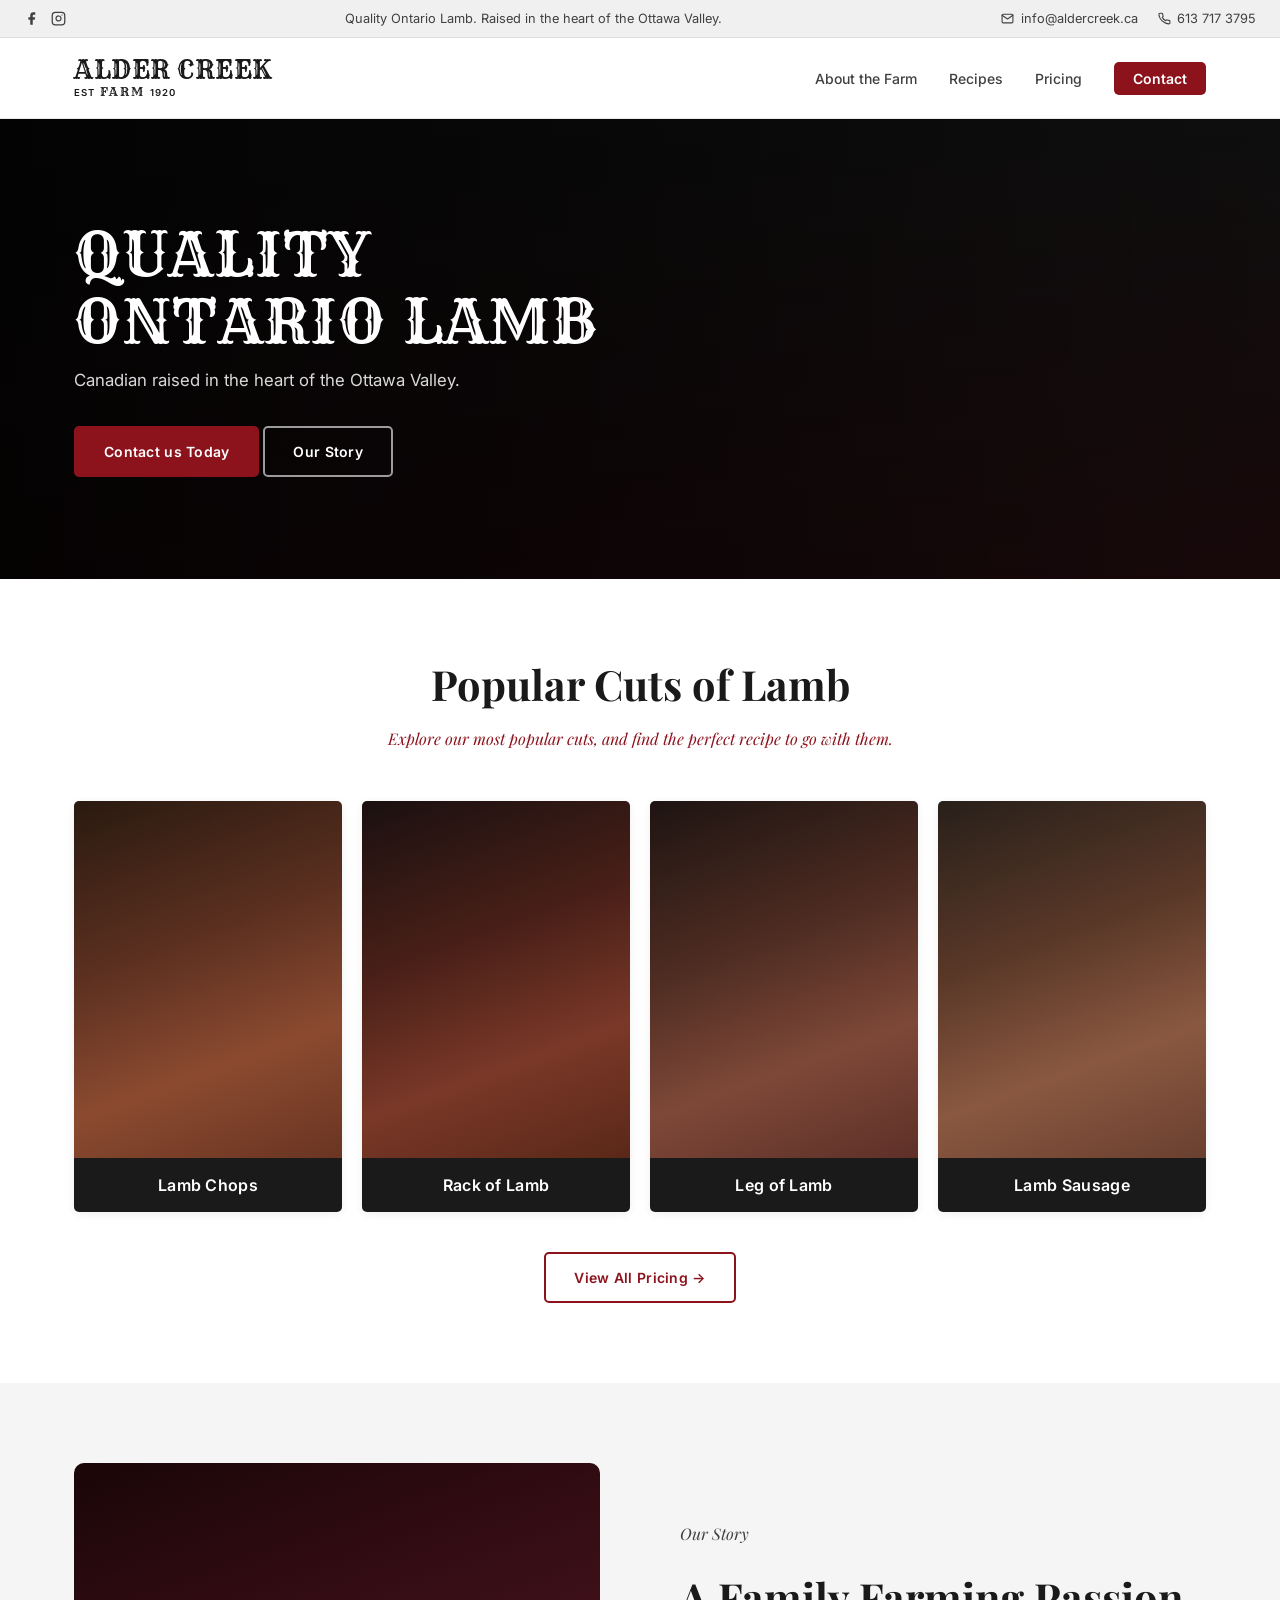
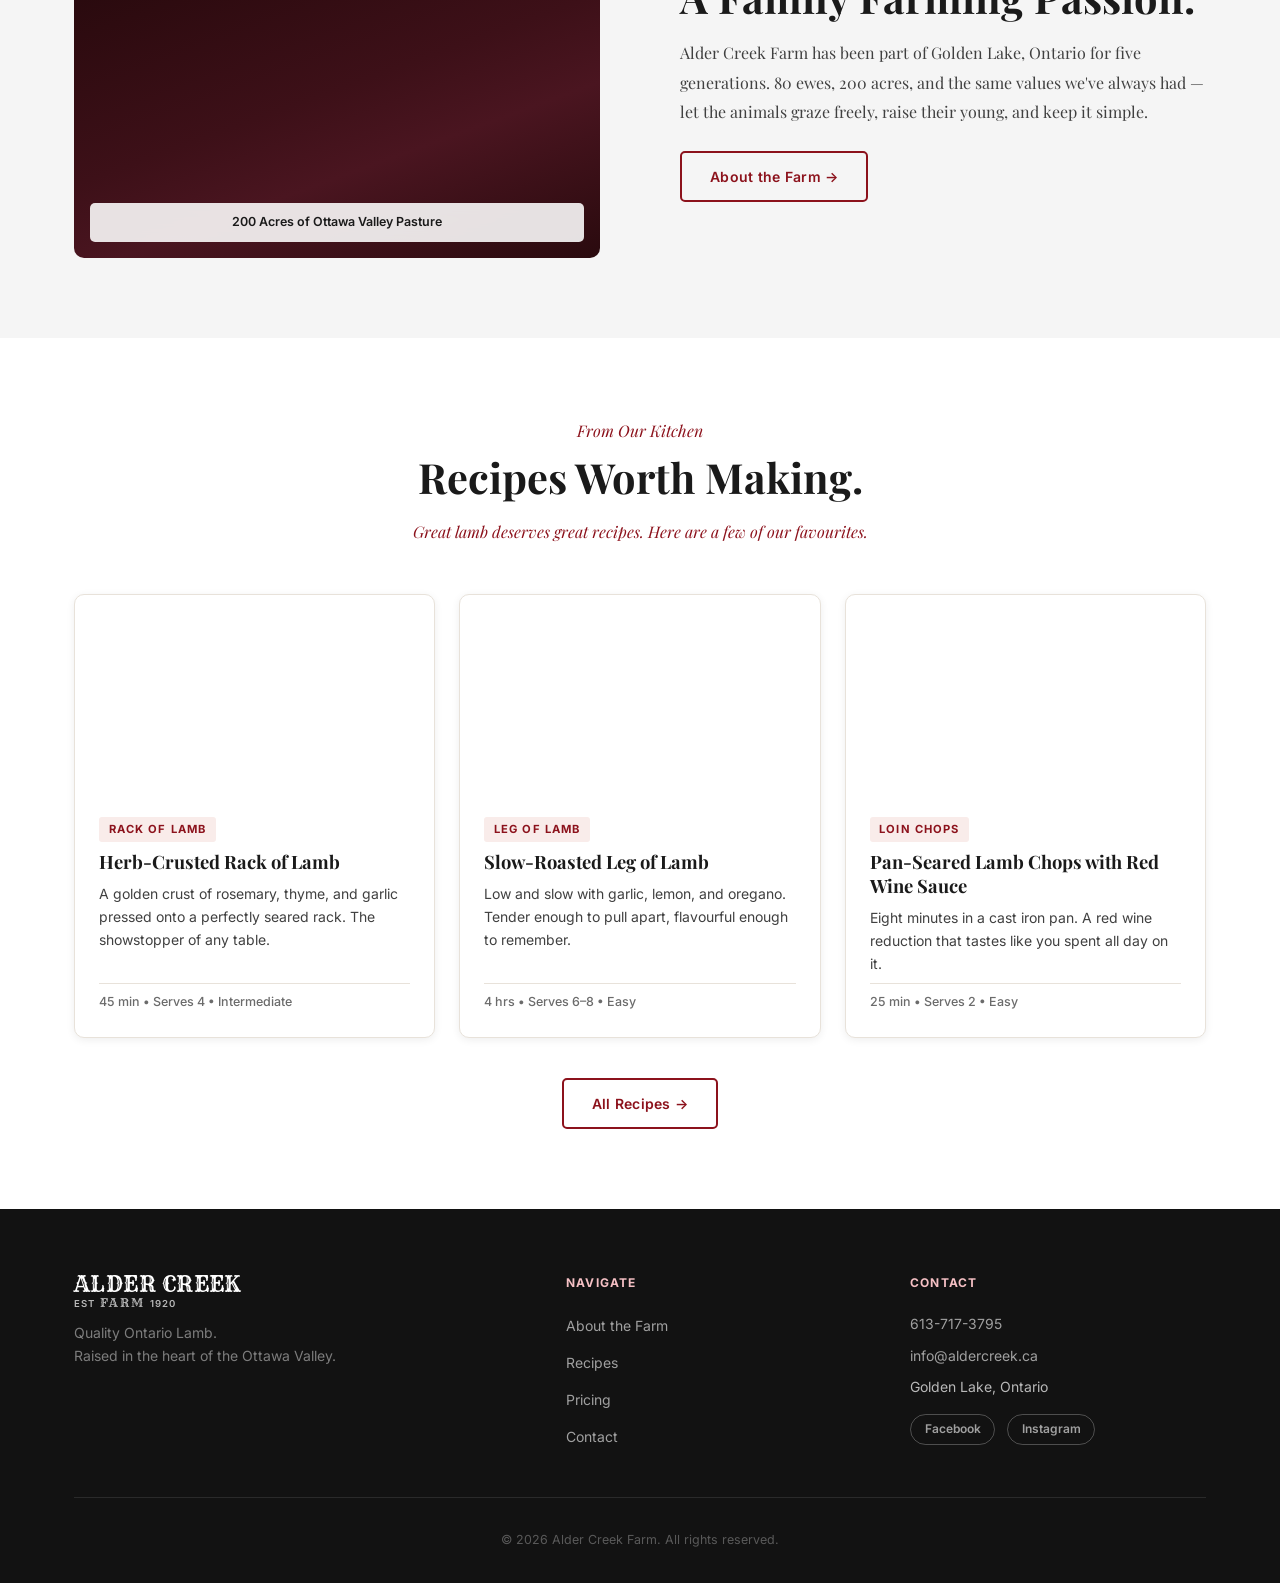
==== index.html @ ccdddbd0 "Initial commit" ====
<!DOCTYPE html>
<html lang="en">
<head>
  <meta charset="UTF-8" />
  <meta name="viewport" content="width=device-width, initial-scale=1.0" />
  <title>Alder Creek Farm — Quality Ontario Lamb, Golden Lake Ontario</title>
  <meta name="description" content="Five generations of family farming in Golden Lake, Ontario. Pasture-raised, grass-fed lamb in the heart of the Ottawa Valley. Order individual cuts or whole lamb." />
  <link rel="preconnect" href="https://fonts.googleapis.com" />
  <link rel="preconnect" href="https://fonts.gstatic.com" crossorigin />
  <link href="https://fonts.googleapis.com/css2?family=Playfair+Display:ital,wght@0,400;0,600;0,700;1,400&family=Inter:wght@300;400;500;600&family=Rye&display=swap" rel="stylesheet" />
  <link rel="stylesheet" href="/style.css" />
</head>
<body>
  <div id="topbar-mount"></div>
  <div id="header-mount"></div>

  <!-- HERO -->
  <section class="hero" id="home">
    <div class="hero-bg"></div>
    <div class="hero-content">
      <h1 class="hero-headline">Quality Ontario Lamb</h1>
      <p class="hero-sub">Canadian raised in the heart of the Ottawa Valley.</p>
      <div class="hero-actions">
        <a href="/contact.html" class="btn btn-primary">Contact us Today</a>
        <a href="/about.html" class="btn btn-ghost">Our Story</a>
      </div>
    </div>
  </section>

  <!-- POPULAR CUTS -->
  <section class="section cuts" id="cuts">
    <div class="container">
      <div class="section-header centered">
        <h2 class="section-heading">Popular Cuts of Lamb</h2>
        <p class="section-intro">Explore our most popular cuts, and find the perfect recipe to go with them.</p>
      </div>
      <div class="cuts-grid">
        <a href="/pricing.html" class="cut-card">
          <div class="cut-image chops-img"></div>
          <div class="cut-label">Lamb Chops</div>
        </a>
        <a href="/pricing.html" class="cut-card">
          <div class="cut-image rack-img"></div>
          <div class="cut-label">Rack of Lamb</div>
        </a>
        <a href="/pricing.html" class="cut-card">
          <div class="cut-image leg-img"></div>
          <div class="cut-label">Leg of Lamb</div>
        </a>
        <a href="/pricing.html" class="cut-card">
          <div class="cut-image sausage-img"></div>
          <div class="cut-label">Lamb Sausage</div>
        </a>
      </div>
      <div class="cuts-footer">
        <a href="/pricing.html" class="btn btn-outline">View All Pricing &rarr;</a>
      </div>
    </div>
  </section>

  <!-- ABOUT TEASER -->
  <section class="section about-teaser">
    <div class="container">
      <div class="teaser-grid">
        <div class="teaser-image">
          <div class="image-placeholder pasture-placeholder">
            <div class="placeholder-label">200 Acres of Ottawa Valley Pasture</div>
          </div>
        </div>
        <div class="teaser-text">
          <p class="section-eyebrow">Our Story</p>
          <h2 class="section-heading">A Family Farming Passion.</h2>
          <p>Alder Creek Farm has been part of Golden Lake, Ontario for five generations. 80 ewes, 200 acres, and the same values we've always had — let the animals graze freely, raise their young, and keep it simple.</p>
          <a href="/about.html" class="btn btn-outline">About the Farm &rarr;</a>
        </div>
      </div>
    </div>
  </section>

  <!-- RECIPES TEASER -->
  <section class="section recipes-teaser">
    <div class="container">
      <div class="section-header centered">
        <p class="section-eyebrow">From Our Kitchen</p>
        <h2 class="section-heading">Recipes Worth Making.</h2>
        <p class="section-intro">Great lamb deserves great recipes. Here are a few of our favourites.</p>
      </div>
      <div class="recipe-cards-grid">
        <a href="/recipes/herb-rack-of-lamb.html" class="recipe-card">
          <div class="recipe-card-image rack-recipe-img"></div>
          <div class="recipe-card-body">
            <span class="recipe-tag">Rack of Lamb</span>
            <h3>Herb-Crusted Rack of Lamb</h3>
            <p>A golden crust of rosemary, thyme, and garlic pressed onto a perfectly seared rack. The showstopper of any table.</p>
            <span class="recipe-meta">45 min &bull; Serves 4 &bull; Intermediate</span>
          </div>
        </a>
        <a href="/recipes/slow-roasted-leg-of-lamb.html" class="recipe-card">
          <div class="recipe-card-image leg-recipe-img"></div>
          <div class="recipe-card-body">
            <span class="recipe-tag">Leg of Lamb</span>
            <h3>Slow-Roasted Leg of Lamb</h3>
            <p>Low and slow with garlic, lemon, and oregano. Tender enough to pull apart, flavourful enough to remember.</p>
            <span class="recipe-meta">4 hrs &bull; Serves 6&ndash;8 &bull; Easy</span>
          </div>
        </a>
        <a href="/recipes/lamb-chop-pan-sauce.html" class="recipe-card">
          <div class="recipe-card-image chop-recipe-img"></div>
          <div class="recipe-card-body">
            <span class="recipe-tag">Loin Chops</span>
            <h3>Pan-Seared Lamb Chops with Red Wine Sauce</h3>
            <p>Eight minutes in a cast iron pan. A red wine reduction that tastes like you spent all day on it.</p>
            <span class="recipe-meta">25 min &bull; Serves 2 &bull; Easy</span>
          </div>
        </a>
      </div>
      <div class="cuts-footer">
        <a href="/recipes.html" class="btn btn-outline">All Recipes &rarr;</a>
      </div>
    </div>
  </section>

  <div id="footer-mount"></div>
  <script src="/components.js"></script>
  <script src="/main.js"></script>
</body>
</html>
---- style.css ----
/* ============================================
   ALDER CREEK FARM — Stylesheet
   ============================================ */

/* --- Reset & Base --- */
*, *::before, *::after { box-sizing: border-box; margin: 0; padding: 0; }

:root {
  --brand:        #8C121C;
  --brand-dark:   #6a0d15;
  --brand-pale:   #f9ecea;

  --cream:        #f5f5f5;
  --cream-dark:   #e8e2da;
  --topbar-bg:    #f0f0f0;
  --footer-bg:    #121212;
  --text:         #1a1a1a;
  --text-mid:     #404040;
  --text-light:   #6b6b6b;
  --white:        #ffffff;

  --font-serif:  'Playfair Display', Georgia, serif;
  --font-logo:   'Rye', Georgia, serif;
  --font-sans:   'Inter', system-ui, -apple-system, sans-serif;

  --max-width: 1180px;
  --section-pad: 5rem 1.5rem;
  --radius: 10px;
  --radius-sm: 5px;

  --shadow-sm: 0 2px 8px rgba(0,0,0,0.07);
  --shadow-md: 0 8px 30px rgba(0,0,0,0.12);
  --shadow-lg: 0 20px 60px rgba(0,0,0,0.18);
}

html { scroll-behavior: smooth; font-size: 16px; }

body {
  font-family: var(--font-sans);
  color: var(--text);
  background: var(--white);
  line-height: 1.65;
  -webkit-font-smoothing: antialiased;
}

a { color: inherit; text-decoration: none; }
img { display: block; max-width: 100%; }
ul { list-style: none; }

.container {
  max-width: var(--max-width);
  margin: 0 auto;
  padding: 0 1.5rem;
}

/* --- Buttons --- */
.btn {
  display: inline-flex;
  align-items: center;
  gap: 0.5rem;
  padding: 0.75rem 1.75rem;
  border-radius: var(--radius-sm);
  font-family: var(--font-sans);
  font-size: 0.875rem;
  font-weight: 600;
  letter-spacing: 0.02em;
  cursor: pointer;
  border: 2px solid transparent;
  transition: all 0.2s ease;
  white-space: nowrap;
}
.btn-primary {
  background: var(--brand);
  color: var(--white);
  border-color: var(--brand);
}
.btn-primary:hover {
  background: var(--brand-dark);
  border-color: var(--brand-dark);
  transform: translateY(-1px);
  box-shadow: 0 4px 16px rgba(140,18,28,0.3);
}
.btn-ghost {
  background: transparent;
  color: var(--white);
  border-color: rgba(255,255,255,0.6);
}
.btn-ghost:hover {
  background: rgba(255,255,255,0.12);
  border-color: var(--white);
}
.btn-outline {
  background: transparent;
  color: var(--brand);
  border-color: var(--brand);
}
.btn-outline:hover {
  background: var(--brand);
  color: var(--white);
}
.btn.full-width { width: 100%; justify-content: center; }

/* --- Section shared --- */
.section { padding: var(--section-pad); }

.section-eyebrow {
  font-family: var(--font-serif);
  font-size: 1rem;
  font-weight: 400;
  font-style: italic;
  color: var(--brand);
  margin-bottom: 0.5rem;
}
.section-heading {
  font-family: var(--font-serif);
  font-size: clamp(1.8rem, 4vw, 2.6rem);
  font-weight: 700;
  line-height: 1.2;
  color: var(--text);
  margin-bottom: 1rem;
}
.section-intro {
  font-family: var(--font-serif);
  font-size: 1rem;
  font-style: italic;
  color: var(--brand);
  max-width: 640px;
  line-height: 1.75;
}
.section-header.centered {
  text-align: center;
  margin-bottom: 3rem;
}
.section-header.centered .section-intro { margin: 0 auto; }
.section-header.centered .section-heading { color: var(--text); }

/* ============================================
   TOPBAR
   ============================================ */
.topbar {
  background: var(--topbar-bg);
  border-bottom: 1px solid #ddd;
  padding: 0.5rem 1.5rem;
  display: flex;
  align-items: center;
  justify-content: space-between;
  gap: 1rem;
  font-size: 0.8rem;
  color: var(--text-mid);
}
.topbar-left {
  display: flex;
  align-items: center;
  gap: 0.75rem;
}
.topbar-left a {
  color: var(--text-mid);
  display: flex;
  align-items: center;
  transition: color 0.2s;
}
.topbar-left a:hover { color: var(--brand); }
.topbar-tagline {
  font-size: 0.8rem;
  color: var(--text-mid);
  text-align: center;
}
.topbar-right {
  display: flex;
  align-items: center;
  gap: 1.25rem;
}
.topbar-right a {
  display: flex;
  align-items: center;
  gap: 0.4rem;
  color: var(--text-mid);
  font-size: 0.8rem;
  transition: color 0.2s;
}
.topbar-right a:hover { color: var(--brand); }

/* ============================================
   HEADER / NAV
   ============================================ */
.site-header {
  background: var(--white);
  border-bottom: 1px solid #e8e8e8;
  position: sticky;
  top: 0;
  z-index: 100;
}
.nav-inner {
  max-width: var(--max-width);
  margin: 0 auto;
  padding: 0 1.5rem;
  height: 80px;
  display: flex;
  align-items: center;
  justify-content: space-between;
  gap: 2rem;
}

/* Logo */
.nav-logo {
  display: flex;
  align-items: center;
  flex-shrink: 0;
  text-decoration: none;
}
.logo-text,
.footer-logo-text {
  display: flex;
  flex-direction: column;
  line-height: 1;
  gap: 2px;
}
.logo-top {
  font-family: var(--font-logo);
  font-size: 1.6rem;
  color: var(--text);
  letter-spacing: 0.02em;
  text-transform: uppercase;
}
.logo-bottom {
  font-family: var(--font-logo);
  font-size: 0.75rem;
  color: var(--text);
  letter-spacing: 0.15em;
  text-transform: uppercase;
  display: flex;
  align-items: baseline;
  gap: 0.3rem;
}
.logo-small {
  font-family: var(--font-sans);
  font-size: 0.6rem;
  font-weight: 600;
  letter-spacing: 0.1em;
}

.nav-links {
  display: flex;
  align-items: center;
  gap: 2rem;
}
.nav-links a {
  font-size: 0.875rem;
  font-weight: 500;
  color: var(--text-mid);
  transition: color 0.2s;
  white-space: nowrap;
}
.nav-links a:hover { color: var(--brand); }
.nav-links .nav-cta {
  background: var(--brand);
  color: var(--white) !important;
  padding: 0.5rem 1.2rem;
  border-radius: var(--radius-sm);
  font-weight: 600;
}
.nav-links .nav-cta:hover { background: var(--brand-dark); }

.nav-toggle {
  display: none;
  flex-direction: column;
  gap: 5px;
  background: none;
  border: none;
  cursor: pointer;
  padding: 4px;
}
.nav-toggle span {
  display: block;
  width: 24px;
  height: 2px;
  background: var(--text);
  border-radius: 2px;
}

/* ============================================
   HERO
   ============================================ */
.hero {
  position: relative;
  min-height: 460px;
  display: flex;
  align-items: center;
  overflow: hidden;
}
.hero-bg {
  position: absolute;
  inset: 0;
  background: linear-gradient(
    to right,
    rgba(0,0,0,0.82) 0%,
    rgba(0,0,0,0.55) 45%,
    rgba(0,0,0,0.15) 100%
  ),
  linear-gradient(180deg, #111 0%, #1c0a0c 100%);
}
/* When you have a real photo, add it like this:
.hero-bg {
  background-image: url('assets/hero.jpg');
  background-size: cover;
  background-position: center;
}
*/

.hero-content {
  position: relative;
  z-index: 1;
  max-width: var(--max-width);
  width: 100%;
  margin: 0 auto;
  padding: 3rem 1.5rem;
}
.hero-headline {
  font-family: var(--font-logo);
  font-size: clamp(2.2rem, 5vw, 3.8rem);
  font-weight: 400;
  line-height: 1.1;
  color: var(--white);
  margin-bottom: 0.75rem;
  max-width: 560px;
  text-transform: uppercase;
  letter-spacing: 0.02em;
}
.hero-sub {
  font-family: var(--font-sans);
  font-size: 1.05rem;
  color: rgba(255,255,255,0.85);
  margin-bottom: 2rem;
  max-width: 420px;
}

/* ============================================
   POPULAR CUTS
   ============================================ */
.cuts { background: var(--white); }
.cuts .section-heading { color: var(--text); font-weight: 700; }
.cuts .section-intro { font-style: italic; color: var(--brand); }

.cuts-grid {
  display: grid;
  grid-template-columns: repeat(4, 1fr);
  gap: 1.25rem;
}
.cut-card {
  border-radius: var(--radius-sm);
  overflow: hidden;
  box-shadow: var(--shadow-sm);
  cursor: pointer;
  transition: transform 0.2s ease, box-shadow 0.2s ease;
}
.cut-card:hover {
  transform: translateY(-4px);
  box-shadow: var(--shadow-md);
}
.cut-image {
  width: 100%;
  aspect-ratio: 3/4;
  background-size: cover;
  background-position: center;
}
/* Placeholder gradients — replace with real food photos */
.chops-img   { background: linear-gradient(160deg, #2a1a10 0%, #5c3020 40%, #8b4a30 70%, #6a3522 100%); }
.rack-img    { background: linear-gradient(160deg, #1a1010 0%, #4a2018 40%, #7a3828 70%, #5a2818 100%); }
.leg-img     { background: linear-gradient(160deg, #1e1412 0%, #4e2c22 40%, #7e4838 70%, #5e3028 100%); }
.sausage-img { background: linear-gradient(160deg, #28201a 0%, #5a3828 40%, #8a5840 70%, #6a4030 100%); }

.cut-label {
  background: var(--text);
  color: var(--white);
  padding: 0.85rem 1rem;
  font-family: var(--font-sans);
  font-size: 1rem;
  font-weight: 600;
  text-align: center;
  letter-spacing: 0.02em;
}

/* ============================================
   ABOUT
   ============================================ */
.about { background: var(--cream); }

.about-grid {
  display: grid;
  grid-template-columns: 1fr 1fr;
  gap: 5rem;
  align-items: center;
}
.about-image { position: relative; }
.image-placeholder {
  width: 100%;
  aspect-ratio: 4/3;
  border-radius: var(--radius);
  overflow: hidden;
  position: relative;
}
.pasture-placeholder {
  background: linear-gradient(160deg, #1a0608 0%, #2e0b10 30%, #3d1018 55%, #4a1520 70%, #2a0a0e 100%);
}
.placeholder-label {
  position: absolute;
  bottom: 1rem;
  left: 1rem;
  right: 1rem;
  background: rgba(255,255,255,0.88);
  backdrop-filter: blur(8px);
  padding: 0.55rem 1rem;
  border-radius: var(--radius-sm);
  font-size: 0.78rem;
  font-weight: 600;
  color: var(--text);
  text-align: center;
}
.about-stat-card {
  position: absolute;
  top: -1.5rem;
  right: -1.5rem;
  background: var(--brand);
  color: var(--white);
  padding: 1.5rem 1.75rem;
  border-radius: var(--radius);
  box-shadow: var(--shadow-lg);
  text-align: center;
}
.stat-number {
  display: block;
  font-family: var(--font-serif);
  font-size: 3.5rem;
  font-weight: 700;
  line-height: 1;
  color: #fcd5d8;
}
.stat-label {
  display: block;
  font-size: 0.75rem;
  font-weight: 500;
  color: rgba(255,255,255,0.75);
  margin-top: 0.4rem;
  max-width: 100px;
  line-height: 1.4;
}
.about-text p {
  font-family: var(--font-serif);
  color: var(--text-mid);
  margin-bottom: 1.1rem;
  line-height: 1.85;
}

/* ============================================
   PRACTICES
   ============================================ */
.practices { background: var(--white); }

.practices-grid {
  display: grid;
  grid-template-columns: repeat(3, 1fr);
  gap: 1.5rem;
}
.practice-card {
  background: var(--cream);
  border: 1px solid var(--cream-dark);
  border-radius: var(--radius);
  padding: 2rem 1.75rem;
  transition: transform 0.2s ease, box-shadow 0.2s ease;
}
.practice-card:hover {
  transform: translateY(-4px);
  box-shadow: var(--shadow-md);
}
.practice-icon { font-size: 2rem; margin-bottom: 1rem; }
.practice-card h3 {
  font-family: var(--font-serif);
  font-size: 1.15rem;
  color: var(--text);
  margin-bottom: 0.5rem;
}
.practice-card p { font-size: 0.9rem; color: var(--text-mid); line-height: 1.7; }

/* ============================================
   ANIMALS
   ============================================ */
.animals { background: var(--cream); }

.animals-grid {
  display: grid;
  grid-template-columns: repeat(2, 1fr);
  gap: 1.5rem;
}
.animal-card {
  background: var(--white);
  border-radius: var(--radius);
  overflow: hidden;
  box-shadow: var(--shadow-sm);
  transition: transform 0.2s ease, box-shadow 0.2s ease;
}
.animal-card:hover {
  transform: translateY(-4px);
  box-shadow: var(--shadow-md);
}
.animal-card.featured {
  grid-column: span 2;
  display: grid;
  grid-template-columns: 1fr 1fr;
}
.animal-image { width: 100%; aspect-ratio: 4/3; }
.animal-card.featured .animal-image { aspect-ratio: auto; min-height: 280px; }
.llama-placeholder  { background: linear-gradient(135deg, #c4a882 0%, #a08060 40%, #7a5f42 100%); }
.dog-placeholder    { background: linear-gradient(135deg, #d4b896 0%, #b89060 40%, #8b6940 100%); }
.horse-placeholder  { background: linear-gradient(135deg, #8b6040 0%, #6b4820 40%, #4a3018 100%); }
.cats-placeholder   { background: linear-gradient(135deg, #b0a090 0%, #8c7860 40%, #6a5840 100%); }

.animal-info { padding: 1.5rem; }
.animal-info h3 { font-family: var(--font-serif); font-size: 1.4rem; color: var(--text); margin-bottom: 0.2rem; }
.animal-role {
  font-size: 0.75rem;
  font-weight: 600;
  text-transform: uppercase;
  letter-spacing: 0.1em;
  color: var(--brand);
  margin-bottom: 0.75rem;
}
.animal-info p { font-size: 0.9rem; color: var(--text-mid); line-height: 1.7; }

/* ============================================
   PRICING
   ============================================ */
.pricing { background: var(--white); }

.pricing-grid {
  display: grid;
  grid-template-columns: 1fr 1fr;
  gap: 2rem;
  align-items: start;
  margin-bottom: 2rem;
}
.pricing-col {
  background: var(--cream);
  border-radius: var(--radius);
  padding: 2.5rem;
  box-shadow: var(--shadow-sm);
  border: 1px solid var(--cream-dark);
}
.bulk-col {
  position: relative;
  background: var(--brand);
  color: var(--white);
  border-color: var(--brand);
}
.bulk-badge {
  position: absolute;
  top: -0.75rem;
  left: 50%;
  transform: translateX(-50%);
  background: var(--text);
  color: var(--white);
  font-size: 0.7rem;
  font-weight: 700;
  letter-spacing: 0.1em;
  text-transform: uppercase;
  padding: 0.3rem 1rem;
  border-radius: 99px;
}
.pricing-col-title {
  font-family: var(--font-serif);
  font-size: 1.4rem;
  color: var(--text);
  margin-bottom: 1.5rem;
  padding-bottom: 1rem;
  border-bottom: 1px solid var(--cream-dark);
}
.bulk-col .pricing-col-title { color: #fcd5d8; border-color: rgba(255,255,255,0.2); }
.bulk-intro { font-size: 0.9rem; color: rgba(255,255,255,0.8); margin-bottom: 1.5rem; line-height: 1.7; }

.price-list { display: flex; flex-direction: column; }
.price-list li {
  display: flex;
  justify-content: space-between;
  align-items: center;
  padding: 0.8rem 0;
  border-bottom: 1px solid var(--cream-dark);
  gap: 1rem;
}
.price-list li:last-child { border-bottom: none; }
.bulk-col .price-list li { border-color: rgba(255,255,255,0.15); }

.cut-name { font-size: 0.9rem; font-weight: 500; color: var(--text); }
.cut-name em { font-style: normal; font-size: 0.8rem; color: var(--text-light); font-weight: 400; }
.bulk-col .cut-name { color: var(--white); }

.cut-price {
  font-family: var(--font-serif);
  font-size: 1.15rem;
  font-weight: 700;
  color: var(--brand);
  white-space: nowrap;
  flex-shrink: 0;
}
.cut-price small { font-size: 0.7rem; font-family: var(--font-sans); color: var(--text-light); }
.bulk-col .cut-price { color: #fcd5d8; }
.bulk-col .cut-price small { color: rgba(255,255,255,0.5); }

.bulk-list li { flex-direction: row; flex-wrap: wrap; }
.bulk-info { display: flex; flex-direction: column; gap: 0.15rem; }
.cut-detail { font-size: 0.75rem; color: rgba(255,255,255,0.55); }
.bulk-note { font-size: 0.82rem; color: rgba(255,255,255,0.65); margin: 1.25rem 0; font-style: italic; }
.pricing-disclaimer { text-align: center; font-size: 0.875rem; color: var(--text-light); max-width: 580px; margin: 0 auto; }

/* ============================================
   CONTACT
   ============================================ */
.contact { background: var(--cream); }

.contact-grid {
  display: grid;
  grid-template-columns: 1fr 1.2fr;
  gap: 5rem;
  align-items: start;
}
.contact-info > p { font-family: var(--font-serif); color: var(--text-mid); line-height: 1.8; margin-bottom: 2rem; }
.contact-details { display: flex; flex-direction: column; gap: 1rem; margin-bottom: 2rem; }
.contact-details li { display: flex; align-items: flex-start; gap: 0.85rem; font-size: 0.95rem; }
.contact-icon { font-size: 1.1rem; flex-shrink: 0; margin-top: 0.05rem; }
.contact-details a { color: var(--brand); font-weight: 500; }
.contact-details a:hover { text-decoration: underline; }
.contact-details span { color: var(--text-mid); }

.social-links { display: flex; gap: 0.75rem; }
.social-link {
  font-size: 0.82rem;
  font-weight: 600;
  color: var(--brand);
  border: 1.5px solid var(--brand);
  padding: 0.4rem 1rem;
  border-radius: 99px;
  transition: all 0.2s;
}
.social-link:hover { background: var(--brand); color: var(--white); }

.contact-form-wrap {
  background: var(--white);
  border-radius: var(--radius);
  padding: 2.5rem;
  border: 1px solid var(--cream-dark);
  box-shadow: var(--shadow-sm);
}
.contact-form h3 { font-family: var(--font-serif); font-size: 1.5rem; color: var(--text); margin-bottom: 1.75rem; }
.form-group { margin-bottom: 1.25rem; }
.form-group label { display: block; font-size: 0.82rem; font-weight: 600; color: var(--text); margin-bottom: 0.4rem; }
.form-group input,
.form-group select,
.form-group textarea {
  width: 100%;
  padding: 0.72rem 1rem;
  font-family: var(--font-sans);
  font-size: 0.9rem;
  color: var(--text);
  background: var(--white);
  border: 1.5px solid var(--cream-dark);
  border-radius: var(--radius-sm);
  outline: none;
  transition: border-color 0.2s;
  appearance: none;
}
.form-group input::placeholder, .form-group textarea::placeholder { color: #bbb; }
.form-group input:focus, .form-group select:focus, .form-group textarea:focus {
  border-color: var(--brand);
  box-shadow: 0 0 0 3px rgba(140,18,28,0.08);
}
.form-group textarea { resize: vertical; }

/* ============================================
   FOOTER
   ============================================ */
.site-footer {
  background: var(--footer-bg);
  color: rgba(255,255,255,0.7);
  padding: 4rem 1.5rem 2rem;
}
.footer-grid {
  display: grid;
  grid-template-columns: 1.5fr 1fr 1fr;
  gap: 3rem;
  padding-bottom: 3rem;
  border-bottom: 1px solid rgba(255,255,255,0.1);
  margin-bottom: 2rem;
}
.footer-logo-text { margin-bottom: 0.75rem; }
.footer-logo-text .logo-top { color: var(--white); font-size: 1.4rem; }
.footer-logo-text .logo-bottom { color: rgba(255,255,255,0.7); }
.footer-tagline { font-size: 0.875rem; color: rgba(255,255,255,0.45); line-height: 1.65; }

.footer-nav h4, .footer-contact h4 {
  font-size: 0.75rem;
  font-weight: 700;
  letter-spacing: 0.1em;
  text-transform: uppercase;
  color: #f5c0c4;
  margin-bottom: 1.25rem;
}
.footer-nav ul { display: flex; flex-direction: column; gap: 0.65rem; }
.footer-nav a { font-size: 0.875rem; color: rgba(255,255,255,0.6); transition: color 0.2s; }
.footer-nav a:hover { color: var(--white); }
.footer-contact p { font-size: 0.875rem; margin-bottom: 0.5rem; }
.footer-contact a { color: rgba(255,255,255,0.6); transition: color 0.2s; }
.footer-contact a:hover { color: var(--white); }
.footer-social { display: flex; gap: 0.75rem; margin-top: 1rem; }
.footer-social a {
  font-size: 0.75rem;
  font-weight: 600;
  border: 1px solid rgba(255,255,255,0.25);
  padding: 0.3rem 0.85rem;
  border-radius: 99px;
  color: rgba(255,255,255,0.6) !important;
  transition: all 0.2s;
}
.footer-social a:hover { border-color: #f5c0c4; color: #f5c0c4 !important; }
.footer-bottom { text-align: center; font-size: 0.78rem; color: rgba(255,255,255,0.3); }

/* ============================================
   PAGE HERO (inner pages)
   ============================================ */
.page-hero {
  background: var(--text);
  padding: 3.5rem 1.5rem 3rem;
  border-bottom: 3px solid var(--brand);
}
.page-hero .section-eyebrow { color: rgba(255,255,255,0.5); margin-bottom: 0.4rem; }
.page-hero-title {
  font-family: var(--font-logo);
  font-size: clamp(2rem, 5vw, 3.2rem);
  font-weight: 400;
  color: var(--white);
  text-transform: uppercase;
  letter-spacing: 0.03em;
}

/* ============================================
   ABOUT TEASER (home page)
   ============================================ */
.about-teaser { background: var(--cream); }
.teaser-grid {
  display: grid;
  grid-template-columns: 1fr 1fr;
  gap: 5rem;
  align-items: center;
}
.teaser-image { position: relative; }
.teaser-text p {
  font-family: var(--font-serif);
  color: var(--text-mid);
  margin-bottom: 1.5rem;
  line-height: 1.85;
}

/* ============================================
   CUTS SECTION
   ============================================ */
.cuts-footer { text-align: center; margin-top: 2.5rem; }

/* ============================================
   RECIPE CARDS (home + recipes index)
   ============================================ */
.recipes-teaser { background: var(--white); }
.more-recipes   { background: var(--cream); }

.recipe-cards-grid {
  display: grid;
  grid-template-columns: repeat(3, 1fr);
  gap: 1.5rem;
}
.recipe-cards-grid--index {
  grid-template-columns: repeat(3, 1fr);
}

.recipe-card {
  background: var(--white);
  border-radius: var(--radius);
  overflow: hidden;
  border: 1px solid var(--cream-dark);
  box-shadow: var(--shadow-sm);
  text-decoration: none;
  color: inherit;
  display: flex;
  flex-direction: column;
  transition: transform 0.2s ease, box-shadow 0.2s ease;
}
.recipe-card:hover {
  transform: translateY(-4px);
  box-shadow: var(--shadow-md);
}
.recipe-card.coming-soon { opacity: 0.6; cursor: default; }
.recipe-card.coming-soon:hover { transform: none; box-shadow: var(--shadow-sm); }

.recipe-card-image {
  width: 100%;
  aspect-ratio: 16/9;
  background-size: cover;
  background-position: center;
}
/* Recipe image placeholders */
.rack-recipe-img    { background: url('https://images.unsplash.com/photo-1766589152317-fd811dd44c65?auto=format&fit=crop&w=800&q=80') center/cover; }
.leg-recipe-img     { background: url('https://images.unsplash.com/photo-1577303935007-0d306ee638cf?auto=format&fit=crop&w=800&q=80') center/cover; }
.chop-recipe-img    { background: url('https://images.unsplash.com/photo-1614119068601-483274e9dcb7?auto=format&fit=crop&w=800&q=80') center/cover; }
.sausage-recipe-img { background: linear-gradient(135deg, #201810 0%, #504030 50%, #705040 100%); }
.ground-recipe-img  { background: linear-gradient(135deg, #181410 0%, #483828 50%, #684840 100%); }
.shank-recipe-img   { background: linear-gradient(135deg, #180e0c 0%, #482a20 50%, #683a30 100%); }

.recipe-card-body {
  padding: 1.25rem 1.5rem 1.5rem;
  display: flex;
  flex-direction: column;
  gap: 0.5rem;
  flex: 1;
}
.recipe-card-body h3 {
  font-family: var(--font-serif);
  font-size: 1.15rem;
  color: var(--text);
  line-height: 1.3;
}
.recipe-card-body p {
  font-size: 0.875rem;
  color: var(--text-mid);
  line-height: 1.65;
  flex: 1;
}
.recipe-tag {
  display: inline-block;
  font-size: 0.7rem;
  font-weight: 700;
  letter-spacing: 0.1em;
  text-transform: uppercase;
  color: var(--brand);
  background: var(--brand-pale);
  padding: 0.2rem 0.6rem;
  border-radius: 3px;
  width: fit-content;
}
.recipe-meta {
  font-size: 0.78rem;
  color: var(--text-light);
  font-weight: 500;
  margin-top: auto;
  padding-top: 0.5rem;
  border-top: 1px solid var(--cream-dark);
}

/* ============================================
   RECIPES INDEX PAGE
   ============================================ */
.recipes-index { background: var(--white); }

.recipe-filters {
  display: flex;
  flex-wrap: wrap;
  gap: 0.5rem;
  justify-content: center;
  margin-bottom: 2.5rem;
}
.filter-btn {
  font-family: var(--font-sans);
  font-size: 0.8rem;
  font-weight: 600;
  padding: 0.45rem 1.1rem;
  border-radius: 99px;
  border: 1.5px solid var(--cream-dark);
  background: var(--white);
  color: var(--text-mid);
  cursor: pointer;
  transition: all 0.2s;
}
.filter-btn:hover { border-color: var(--brand); color: var(--brand); }
.filter-btn.active { background: var(--brand); border-color: var(--brand); color: var(--white); }

.recipe-cta-section { background: var(--cream); }
.recipe-cta-box {
  max-width: 600px;
  margin: 0 auto;
  text-align: center;
  display: flex;
  flex-direction: column;
  align-items: center;
  gap: 1rem;
}
.recipe-cta-box p { font-family: var(--font-serif); color: var(--text-mid); }
.recipe-cta-box .hero-actions { display: flex; gap: 1rem; flex-wrap: wrap; justify-content: center; }

/* ============================================
   RECIPE DETAIL PAGE
   ============================================ */
.recipe-hero {
  position: relative;
  min-height: 420px;
  display: flex;
  align-items: flex-end;
  overflow: hidden;
}
.recipe-hero-image {
  position: absolute;
  inset: 0;
}
.rack-recipe-img-hero {
  background: url('https://images.unsplash.com/photo-1766589152317-fd811dd44c65?auto=format&fit=crop&w=1600&q=85') center/cover no-repeat;
}
.leg-recipe-img-hero {
  background: url('https://images.unsplash.com/photo-1577303935007-0d306ee638cf?auto=format&fit=crop&w=1600&q=85') center/cover no-repeat;
}
.chop-recipe-img-hero {
  background: url('https://images.unsplash.com/photo-1614119068601-483274e9dcb7?auto=format&fit=crop&w=1600&q=85') center/cover no-repeat;
}
.recipe-hero-overlay {
  position: relative;
  z-index: 1;
  width: 100%;
  padding: 0 0 3rem;
  background: linear-gradient(to top, rgba(0,0,0,0.85) 0%, rgba(0,0,0,0.4) 60%, transparent 100%);
}
.recipe-hero-overlay .container { padding-top: 2rem; }
.recipe-back {
  display: inline-block;
  font-size: 0.82rem;
  font-weight: 600;
  color: rgba(255,255,255,0.7);
  margin-bottom: 1rem;
  transition: color 0.2s;
}
.recipe-back:hover { color: var(--white); }
.recipe-hero-title {
  font-family: var(--font-serif);
  font-size: clamp(2rem, 5vw, 3.2rem);
  font-weight: 700;
  color: var(--white);
  line-height: 1.15;
  margin: 0.5rem 0 0.75rem;
  max-width: 700px;
}
.recipe-hero-desc {
  font-family: var(--font-serif);
  font-style: italic;
  font-size: 1.05rem;
  color: rgba(255,255,255,0.8);
  max-width: 580px;
}

.recipe-meta-bar {
  background: var(--text);
  padding: 1.25rem 1.5rem;
  border-bottom: 3px solid var(--brand);
}
.recipe-meta-grid {
  max-width: var(--max-width);
  margin: 0 auto;
  display: flex;
  align-items: center;
  justify-content: center;
  gap: 0;
  flex-wrap: wrap;
}
.recipe-meta-item {
  display: flex;
  flex-direction: column;
  align-items: center;
  gap: 0.2rem;
  padding: 0 2.5rem;
  border-right: 1px solid rgba(255,255,255,0.1);
}
.recipe-meta-item:last-child { border-right: none; }
.meta-label {
  font-size: 0.68rem;
  font-weight: 700;
  letter-spacing: 0.12em;
  text-transform: uppercase;
  color: rgba(255,255,255,0.45);
}
.meta-value {
  font-family: var(--font-serif);
  font-size: 1.05rem;
  color: var(--white);
  font-weight: 600;
}

.recipe-body { background: var(--white); }
.recipe-layout {
  display: grid;
  grid-template-columns: 320px 1fr;
  gap: 4rem;
  align-items: start;
}

/* Sidebar */
.recipe-sidebar { display: flex; flex-direction: column; gap: 1.5rem; position: sticky; top: 100px; }

.ingredients-card {
  background: var(--cream);
  border-radius: var(--radius);
  padding: 2rem;
  border: 1px solid var(--cream-dark);
}
.ingredients-card h2 {
  font-family: var(--font-serif);
  font-size: 1.3rem;
  color: var(--text);
  margin-bottom: 1.25rem;
  padding-bottom: 0.75rem;
  border-bottom: 2px solid var(--brand);
}
.ingredients-list { display: flex; flex-direction: column; gap: 0; list-style: none; }
.ingredients-list li {
  font-size: 1rem;
  color: var(--text);
  padding: 0.7rem 0.5rem 0.7rem 2rem;
  position: relative;
  line-height: 1.5;
  cursor: pointer;
  user-select: none;
  border-bottom: 1px solid var(--cream-dark);
  transition: background 0.15s, color 0.2s, opacity 0.2s;
  border-radius: 4px;
}
.ingredients-list li:last-child { border-bottom: none; }
.ingredients-list li::before {
  content: '';
  position: absolute;
  left: 0.25rem;
  top: 50%;
  transform: translateY(-50%);
  width: 20px;
  height: 20px;
  border: 2px solid var(--cream-dark);
  border-radius: 4px;
  background: white;
  transition: background 0.15s, border-color 0.15s;
}
.ingredients-list li:hover::before { border-color: var(--brand); }
.ingredients-list li.checked {
  color: var(--text-mid);
  opacity: 0.55;
  text-decoration: line-through;
  text-decoration-color: var(--brand);
}
.ingredients-list li.checked::before {
  background: var(--brand);
  border-color: var(--brand);
  content: '✓';
  color: white;
  font-size: 0.75rem;
  font-weight: 700;
  display: flex;
  align-items: center;
  justify-content: center;
}
.ingredient-qty {
  font-weight: 700;
  color: var(--text);
  margin-right: 0.2em;
}
.ingredient-note {
  font-size: 0.85rem;
  color: var(--text-mid);
  font-style: italic;
}
.ingredients-divider {
  cursor: default;
  padding-left: 0.25rem !important;
  padding-right: 0 !important;
  margin-top: 0.5rem;
  border-top: 1px solid var(--cream-dark) !important;
  border-bottom: none !important;
  padding-top: 0.75rem !important;
  padding-bottom: 0.25rem !important;
  font-size: 0.72rem !important;
  font-weight: 700;
  letter-spacing: 0.1em;
  text-transform: uppercase;
  color: var(--brand) !important;
}
.ingredients-divider::before { display: none !important; }
.ingredients-hint {
  font-size: 0.72rem;
  color: var(--text-mid);
  text-align: center;
  margin-top: 0.75rem;
  letter-spacing: 0.03em;
  opacity: 0.7;
}

.order-cta-card {
  background: var(--brand);
  border-radius: var(--radius);
  padding: 1.75rem;
  color: var(--white);
}
.order-cta-eyebrow {
  font-size: 0.68rem;
  font-weight: 700;
  letter-spacing: 0.12em;
  text-transform: uppercase;
  color: rgba(255,255,255,0.55);
  margin-bottom: 0.3rem;
}
.order-cta-card h3 {
  font-family: var(--font-serif);
  font-size: 1.3rem;
  color: var(--white);
  margin-bottom: 0.4rem;
}
.order-cta-card p {
  font-size: 0.85rem;
  color: rgba(255,255,255,0.75);
  margin-bottom: 0.5rem;
  line-height: 1.55;
}
.order-cta-price {
  font-family: var(--font-serif);
  font-size: 1.8rem !important;
  font-weight: 700;
  color: #fcd5d8 !important;
  margin-bottom: 1rem !important;
}
.order-cta-price span { font-size: 0.9rem; color: rgba(255,255,255,0.5) !important; }
.order-cta-link {
  display: block;
  text-align: center;
  margin-top: 0.75rem;
  font-size: 0.8rem;
  color: rgba(255,255,255,0.6);
  transition: color 0.2s;
}
.order-cta-link:hover { color: var(--white); }
.order-cta-card .btn-primary {
  background: var(--white);
  color: var(--brand);
  border-color: var(--white);
}
.order-cta-card .btn-primary:hover {
  background: #fcd5d8;
  border-color: #fcd5d8;
  box-shadow: none;
}

/* Instructions */
.recipe-main h2 {
  font-family: var(--font-serif);
  font-size: 1.5rem;
  color: var(--text);
  margin-bottom: 1.75rem;
  padding-bottom: 0.75rem;
  border-bottom: 2px solid var(--brand);
}
.instructions-list {
  display: flex;
  flex-direction: column;
  gap: 0;
  list-style: none;
  margin-bottom: 3rem;
}
.instructions-list li {
  display: grid;
  grid-template-columns: 48px 1fr;
  gap: 1.25rem;
  padding: 1.5rem 0;
  border-bottom: 1px solid var(--cream-dark);
  align-items: start;
}
.step-number {
  width: 44px;
  height: 44px;
  background: var(--brand);
  color: var(--white);
  border-radius: 50%;
  display: flex;
  align-items: center;
  justify-content: center;
  font-family: var(--font-serif);
  font-size: 1.1rem;
  font-weight: 700;
  flex-shrink: 0;
  margin-top: 2px;
}
.step-content h3 {
  font-family: var(--font-serif);
  font-size: 1.05rem;
  color: var(--text);
  margin-bottom: 0.4rem;
}
.step-content p {
  font-size: 0.925rem;
  color: var(--text-mid);
  line-height: 1.75;
}

.recipe-tips {
  background: var(--cream);
  border-radius: var(--radius);
  padding: 2rem 2.25rem;
  border-left: 4px solid var(--brand);
}
.recipe-tips h2 {
  border-bottom: none;
  margin-bottom: 1.25rem;
  padding-bottom: 0;
  font-size: 1.2rem;
}
.tips-list { display: flex; flex-direction: column; gap: 0.75rem; }
.tips-list li {
  font-size: 0.9rem;
  color: var(--text-mid);
  line-height: 1.65;
  padding-left: 1.25rem;
  position: relative;
}
.tips-list li::before {
  content: '✓';
  position: absolute;
  left: 0;
  color: var(--brand);
  font-weight: 700;
}

/* Recipe Bio Card */
.recipe-bio {
  margin-top: 2.5rem;
  margin-bottom: 2.5rem;
  border: 1px solid var(--cream-dark);
  border-radius: var(--radius);
  padding: 1.75rem 2rem;
  background: var(--white);
}
.recipe-bio-header {
  display: flex;
  align-items: center;
  gap: 1rem;
  margin-bottom: 1rem;
}
.recipe-bio-avatar {
  width: 48px;
  height: 48px;
  border-radius: 50%;
  background: var(--brand);
  color: var(--white);
  font-family: var(--font-serif);
  font-size: 1.1rem;
  font-weight: 700;
  display: flex;
  align-items: center;
  justify-content: center;
  flex-shrink: 0;
}
.recipe-bio-name {
  font-weight: 600;
  font-size: 0.95rem;
  color: var(--text);
  margin-bottom: 0.15rem;
}
.recipe-bio-role {
  font-size: 0.8rem;
  color: var(--text-mid);
}
.recipe-bio-blurb {
  font-size: 0.95rem;
  color: var(--text-mid);
  line-height: 1.7;
  margin-bottom: 1.25rem;
  font-style: italic;
}
.recipe-bio-occasions {
  display: flex;
  flex-wrap: wrap;
  gap: 0.5rem;
}
.occasion-tag {
  font-size: 0.75rem;
  font-weight: 600;
  letter-spacing: 0.06em;
  text-transform: uppercase;
  background: var(--brand-pale);
  color: var(--brand-dark);
  padding: 0.3rem 0.75rem;
  border-radius: 2rem;
  border: 1px solid rgba(140,18,28,0.15);
}

/* Active nav state */
.nav-links a.active { color: var(--brand); font-weight: 600; }

/* ============================================
   SCROLL ANIMATIONS
   ============================================ */
.fade-in { opacity: 0; transform: translateY(20px); transition: opacity 0.5s ease, transform 0.5s ease; }
.fade-in.in-view { opacity: 1; transform: translateY(0); }

/* ============================================
   RESPONSIVE
   ============================================ */
@media (max-width: 1024px) {
  .cuts-grid { grid-template-columns: repeat(2, 1fr); }
  .practices-grid { grid-template-columns: repeat(2, 1fr); }
  .about-grid, .teaser-grid { gap: 3rem; }
  .footer-grid { grid-template-columns: 1fr 1fr; }
  .footer-brand { grid-column: span 2; }
  .topbar-tagline { display: none; }
  .recipe-cards-grid { grid-template-columns: repeat(2, 1fr); }
  .recipe-layout { grid-template-columns: 300px 1fr; gap: 2rem; }
}

@media (max-width: 768px) {
  :root { --section-pad: 3.5rem 1.25rem; }

  .topbar { padding: 0.5rem 1rem; }
  .topbar-tagline { display: none; }

  .nav-links {
    display: none;
    position: absolute;
    top: 80px;
    left: 0; right: 0;
    background: var(--white);
    flex-direction: column;
    padding: 1.5rem;
    gap: 0.25rem;
    box-shadow: var(--shadow-md);
    border-top: 1px solid var(--cream-dark);
  }
  .nav-links.open { display: flex; }
  .nav-links a { color: var(--text) !important; padding: 0.65rem 0; font-size: 1rem; }
  .nav-links .nav-cta { text-align: center; margin-top: 0.5rem; }
  .nav-toggle { display: flex; }

  .hero { min-height: 380px; }
  .cuts-grid { grid-template-columns: repeat(2, 1fr); }
  .about-grid, .teaser-grid { grid-template-columns: 1fr; }
  .about-stat-card { position: static; display: inline-flex; align-items: center; gap: 1rem; margin-top: 1.5rem; }
  .stat-number { font-size: 2.5rem; }
  .practices-grid { grid-template-columns: 1fr; }
  .animals-grid { grid-template-columns: 1fr; }
  .animal-card.featured { grid-column: span 1; grid-template-columns: 1fr; }
  .pricing-grid { grid-template-columns: 1fr; }
  .contact-grid { grid-template-columns: 1fr; gap: 2.5rem; }
  .footer-grid { grid-template-columns: 1fr; gap: 2rem; }
  .footer-brand { grid-column: span 1; }
  .recipe-cards-grid { grid-template-columns: 1fr; }
  .recipe-layout { grid-template-columns: 1fr; }
  .recipe-sidebar { position: static; }
  .recipe-meta-bar { padding: 0.85rem 1rem; }
  .recipe-meta-grid { display: grid; grid-template-columns: repeat(3, 1fr); gap: 0; }
  .recipe-meta-item { padding: 0.65rem 0.5rem; border-right: none; border-bottom: 1px solid rgba(255,255,255,0.08); text-align: center; }
  .recipe-meta-item:nth-child(-n+3) { border-bottom: 1px solid rgba(255,255,255,0.08); }
  .recipe-meta-item:nth-child(4), .recipe-meta-item:nth-child(5) { border-bottom: none; }
  .recipe-meta-item:last-child { border-right: none; }
  .meta-label { font-size: 0.6rem; }
  .meta-value { font-size: 0.95rem; }
  .recipe-hero { min-height: 300px; }
  .recipe-hero-overlay { padding-bottom: 2rem; }
  .recipe-hero-title { font-size: clamp(1.6rem, 7vw, 2.5rem); margin-bottom: 0.5rem; }
  .recipe-hero-desc { font-size: 0.95rem; }

  /* Compact CTA card on mobile */
  .order-cta-card {
    padding: 1.1rem 1.25rem;
    display: grid;
    grid-template-columns: 1fr auto;
    column-gap: 1rem;
    align-items: center;
  }
  .order-cta-eyebrow { grid-column: 1; grid-row: 1; margin-bottom: 0.1rem; }
  .order-cta-card h3 { grid-column: 1; grid-row: 2; font-size: 1.05rem; margin-bottom: 0; }
  .order-cta-card > p:not(.order-cta-price):not(.order-cta-eyebrow) { display: none; }
  .order-cta-price { grid-column: 2; grid-row: 1 / 3; font-size: 1.3rem !important; margin-bottom: 0 !important; text-align: right; align-self: center; white-space: nowrap; }
  .order-cta-card .btn { grid-column: 1 / -1; grid-row: 3; margin-top: 0.75rem; text-align: center; padding: 0.65rem 1rem; font-size: 0.85rem; }
  .order-cta-link { display: none; }
}

@media (max-width: 480px) {
  .topbar { display: none; }
  .cuts-grid { grid-template-columns: repeat(2, 1fr); gap: 0.75rem; }
  .hero-headline { font-size: 2rem; }
  .contact-form-wrap { padding: 1.5rem; }
  .pricing-col { padding: 1.75rem 1.25rem; }
  .recipe-hero-title { font-size: 1.6rem; }
}
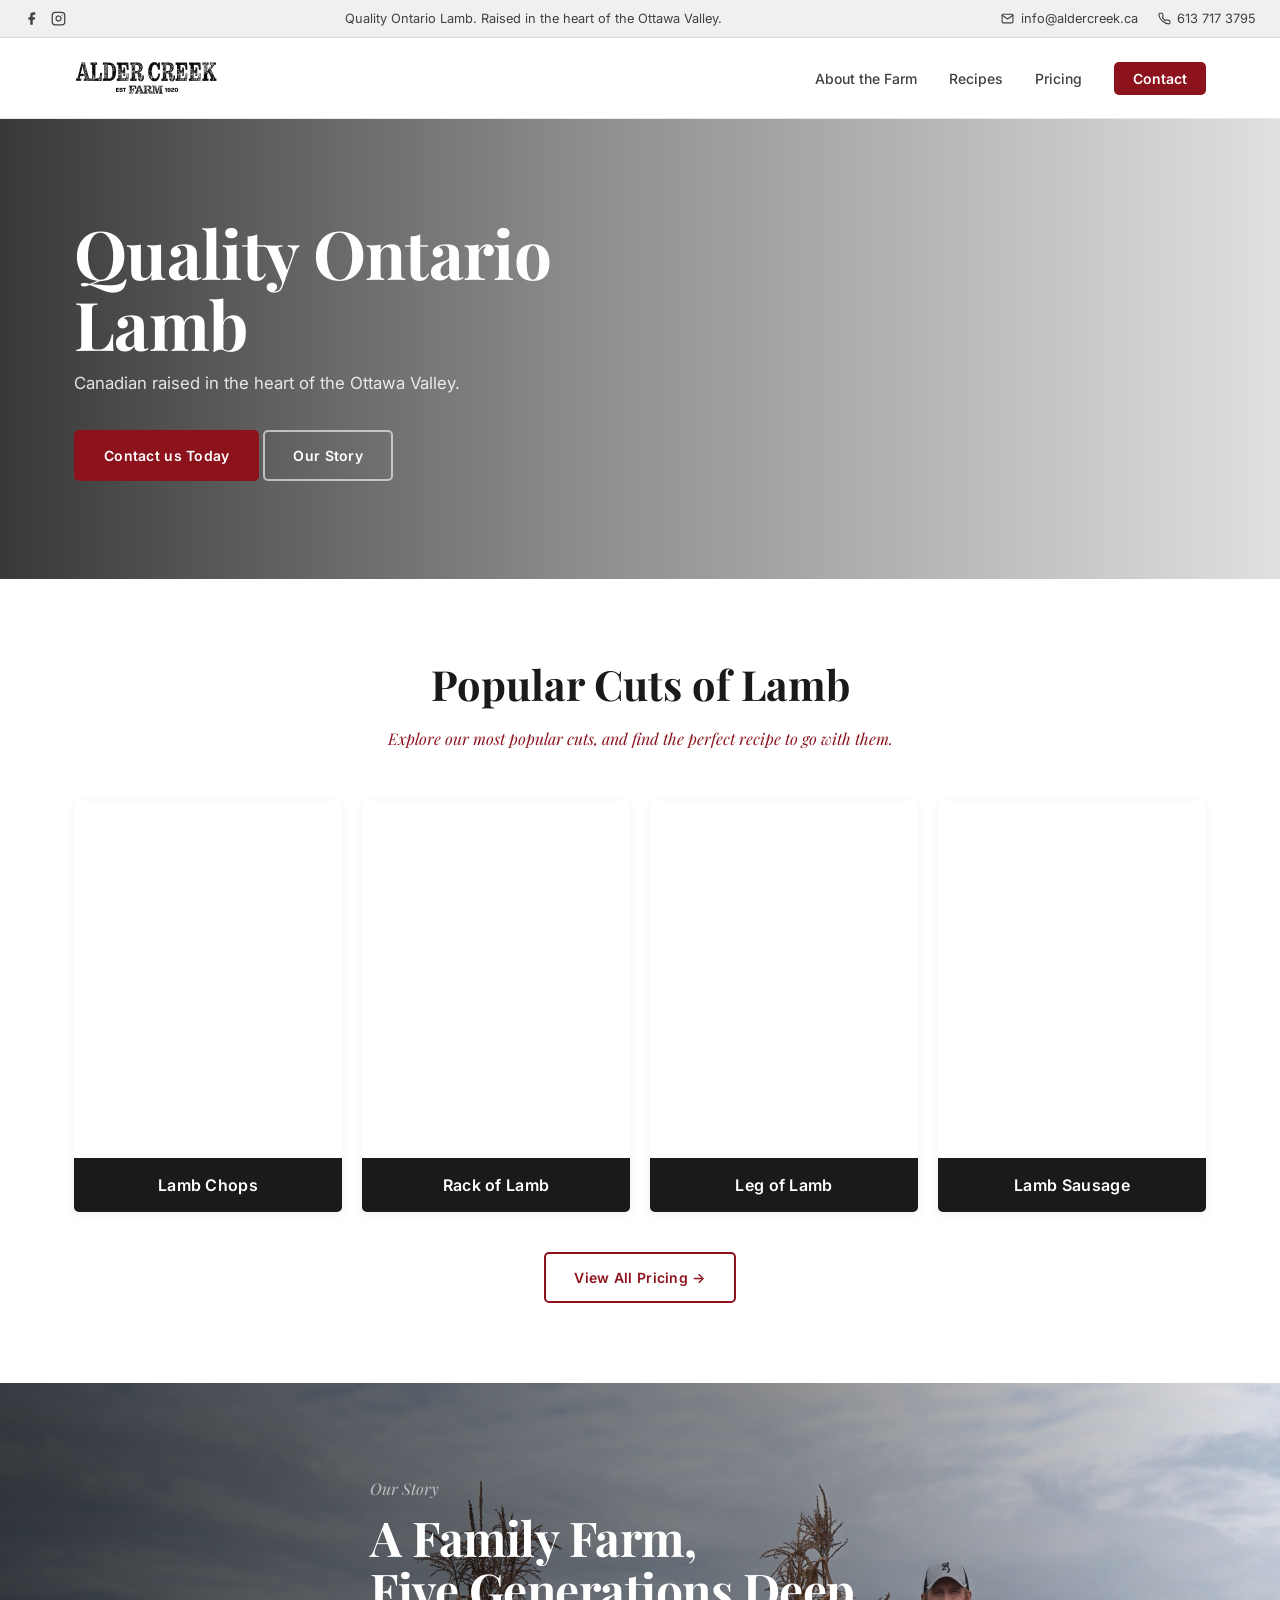
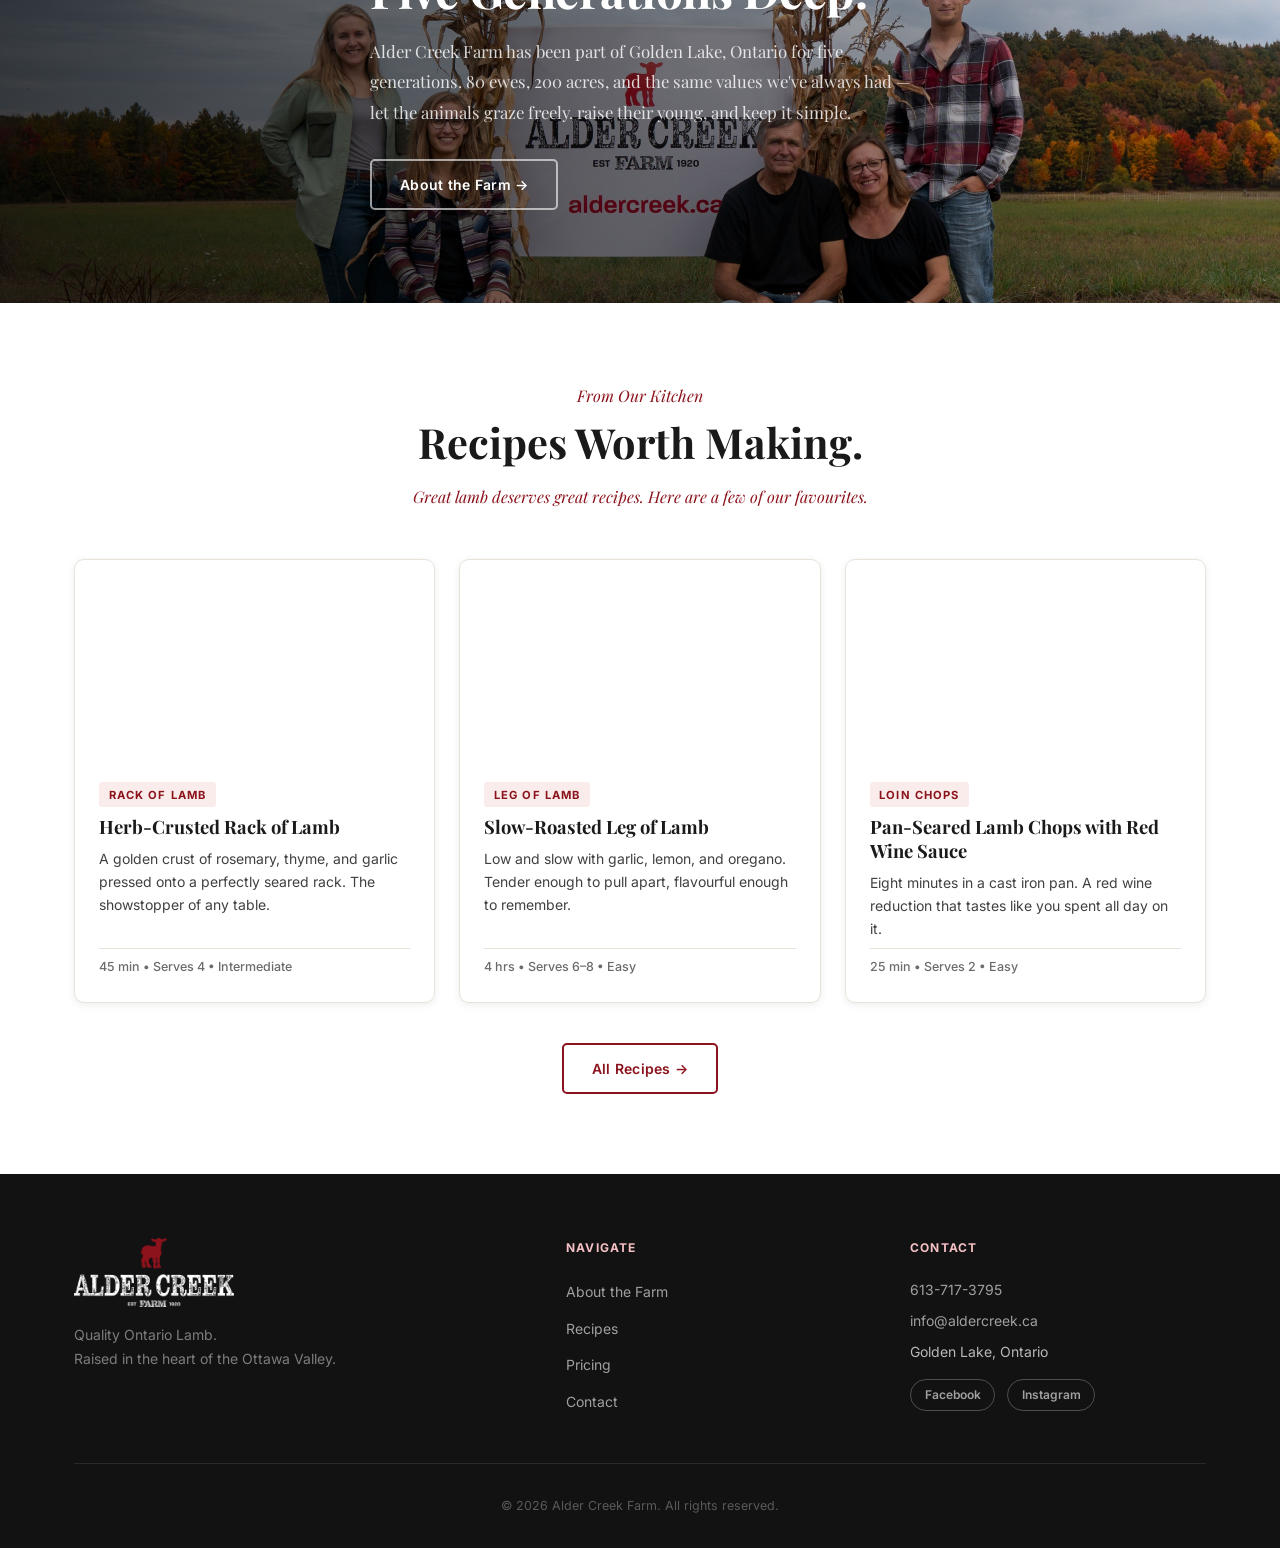
==== commit 628d4463: "Adding more updates" ====
--- a/index.html
+++ b/index.html
@@ -7,7 +7,7 @@
   <meta name="description" content="Five generations of family farming in Golden Lake, Ontario. Pasture-raised, grass-fed lamb in the heart of the Ottawa Valley. Order individual cuts or whole lamb." />
   <link rel="preconnect" href="https://fonts.googleapis.com" />
   <link rel="preconnect" href="https://fonts.gstatic.com" crossorigin />
-  <link href="https://fonts.googleapis.com/css2?family=Playfair+Display:ital,wght@0,400;0,600;0,700;1,400&family=Inter:wght@300;400;500;600&family=Rye&display=swap" rel="stylesheet" />
+  <link href="https://fonts.googleapis.com/css2?family=Playfair+Display:ital,wght@0,400;0,600;0,700;1,400&family=Inter:wght@300;400;500;600&display=swap" rel="stylesheet" />
   <link rel="stylesheet" href="/style.css" />
 </head>
 <body>
@@ -59,19 +59,14 @@
   </section>
 
   <!-- ABOUT TEASER -->
-  <section class="section about-teaser">
-    <div class="container">
-      <div class="teaser-grid">
-        <div class="teaser-image">
-          <div class="image-placeholder pasture-placeholder">
-            <div class="placeholder-label">200 Acres of Ottawa Valley Pasture</div>
-          </div>
-        </div>
-        <div class="teaser-text">
-          <p class="section-eyebrow">Our Story</p>
-          <h2 class="section-heading">A Family Farming Passion.</h2>
-          <p>Alder Creek Farm has been part of Golden Lake, Ontario for five generations. 80 ewes, 200 acres, and the same values we've always had — let the animals graze freely, raise their young, and keep it simple.</p>
-          <a href="/about.html" class="btn btn-outline">About the Farm &rarr;</a>
+  <section class="about-teaser-immersive">
+    <div class="about-teaser-overlay">
+      <div class="container">
+        <div class="about-teaser-content">
+          <p class="section-eyebrow about-eyebrow">Our Story</p>
+          <h2 class="about-teaser-heading">A Family Farm,<br>Five Generations Deep.</h2>
+          <p class="about-teaser-body">Alder Creek Farm has been part of Golden Lake, Ontario for five generations. 80 ewes, 200 acres, and the same values we've always had — let the animals graze freely, raise their young, and keep it simple.</p>
+          <a href="/about.html" class="btn btn-ghost">About the Farm &rarr;</a>
         </div>
       </div>
     </div>
@@ -121,7 +116,7 @@
   </section>
 
   <div id="footer-mount"></div>
-  <script src="/components.js"></script>
+  <script src="/components.js?v=2"></script>
   <script src="/main.js"></script>
 </body>
 </html>
--- a/style.css
+++ b/style.css
@@ -208,35 +208,10 @@
   flex-shrink: 0;
   text-decoration: none;
 }
-.logo-text,
-.footer-logo-text {
-  display: flex;
-  flex-direction: column;
-  line-height: 1;
-  gap: 2px;
-}
-.logo-top {
-  font-family: var(--font-logo);
-  font-size: 1.6rem;
-  color: var(--text);
-  letter-spacing: 0.02em;
-  text-transform: uppercase;
-}
-.logo-bottom {
-  font-family: var(--font-logo);
-  font-size: 0.75rem;
-  color: var(--text);
-  letter-spacing: 0.15em;
-  text-transform: uppercase;
-  display: flex;
-  align-items: baseline;
-  gap: 0.3rem;
-}
-.logo-small {
-  font-family: var(--font-sans);
-  font-size: 0.6rem;
-  font-weight: 600;
-  letter-spacing: 0.1em;
+.nav-logo-img {
+  height: 36px;
+  width: auto;
+  display: block;
 }
 
 .nav-links {
@@ -264,11 +239,15 @@
 .nav-toggle {
   display: none;
   flex-direction: column;
+  justify-content: center;
   gap: 5px;
   background: none;
   border: none;
   cursor: pointer;
-  padding: 4px;
+  padding: 10px;
+  margin-right: -10px;
+  min-width: 44px;
+  min-height: 44px;
 }
 .nav-toggle span {
   display: block;
@@ -276,7 +255,11 @@
   height: 2px;
   background: var(--text);
   border-radius: 2px;
-}
+  transition: transform 0.22s ease, opacity 0.22s ease;
+}
+.nav-toggle.open span:nth-child(1) { transform: translateY(7px) rotate(45deg); }
+.nav-toggle.open span:nth-child(2) { opacity: 0; transform: scaleX(0); }
+.nav-toggle.open span:nth-child(3) { transform: translateY(-7px) rotate(-45deg); }
 
 /* ============================================
    HERO
@@ -291,21 +274,15 @@
 .hero-bg {
   position: absolute;
   inset: 0;
-  background: linear-gradient(
-    to right,
-    rgba(0,0,0,0.82) 0%,
-    rgba(0,0,0,0.55) 45%,
-    rgba(0,0,0,0.15) 100%
-  ),
-  linear-gradient(180deg, #111 0%, #1c0a0c 100%);
-}
-/* When you have a real photo, add it like this:
-.hero-bg {
-  background-image: url('assets/hero.jpg');
-  background-size: cover;
-  background-position: center;
-}
-*/
+  background:
+    linear-gradient(
+      to right,
+      rgba(0,0,0,0.78) 0%,
+      rgba(0,0,0,0.45) 45%,
+      rgba(0,0,0,0.12) 100%
+    ),
+    url('https://www.aldercreek.ca/wp-content/uploads/2023/09/Hero-Image.png') center/cover no-repeat;
+}
 
 .hero-content {
   position: relative;
@@ -316,15 +293,14 @@
   padding: 3rem 1.5rem;
 }
 .hero-headline {
-  font-family: var(--font-logo);
-  font-size: clamp(2.2rem, 5vw, 3.8rem);
-  font-weight: 400;
-  line-height: 1.1;
+  font-family: var(--font-serif);
+  font-size: clamp(2.4rem, 5.5vw, 4.2rem);
+  font-weight: 700;
+  line-height: 1.05;
   color: var(--white);
   margin-bottom: 0.75rem;
   max-width: 560px;
-  text-transform: uppercase;
-  letter-spacing: 0.02em;
+  letter-spacing: -0.01em;
 }
 .hero-sub {
   font-family: var(--font-sans);
@@ -363,11 +339,10 @@
   background-size: cover;
   background-position: center;
 }
-/* Placeholder gradients — replace with real food photos */
-.chops-img   { background: linear-gradient(160deg, #2a1a10 0%, #5c3020 40%, #8b4a30 70%, #6a3522 100%); }
-.rack-img    { background: linear-gradient(160deg, #1a1010 0%, #4a2018 40%, #7a3828 70%, #5a2818 100%); }
-.leg-img     { background: linear-gradient(160deg, #1e1412 0%, #4e2c22 40%, #7e4838 70%, #5e3028 100%); }
-.sausage-img { background: linear-gradient(160deg, #28201a 0%, #5a3828 40%, #8a5840 70%, #6a4030 100%); }
+.chops-img   { background: url('https://www.aldercreek.ca/wp-content/uploads/2023/09/AdobeStock_206763396-768x512.jpeg') center/cover no-repeat; }
+.rack-img    { background: url('https://www.aldercreek.ca/wp-content/uploads/2023/09/AdobeStock_122238732-1024x1024.jpeg') center/cover no-repeat; }
+.leg-img     { background: url('https://www.aldercreek.ca/wp-content/uploads/2023/09/AdobeStock_176368998-1024x683.jpeg') center/cover no-repeat; }
+.sausage-img { background: url('https://www.aldercreek.ca/wp-content/uploads/2023/09/AdobeStock_486854846-1024x615.jpeg') center/cover no-repeat; }
 
 .cut-label {
   background: var(--text);
@@ -400,49 +375,59 @@
   position: relative;
 }
 .pasture-placeholder {
-  background: linear-gradient(160deg, #1a0608 0%, #2e0b10 30%, #3d1018 55%, #4a1520 70%, #2a0a0e 100%);
+  background: url('/assets/family.jpg') center/cover no-repeat;
+}
+.pasture-placeholder::after {
+  content: '';
+  position: absolute;
+  inset: 0;
+  background:
+    linear-gradient(to bottom, rgba(0,0,0,0.35) 0%, transparent 40%),
+    linear-gradient(to top, rgba(0,0,0,0.3) 0%, transparent 30%);
+  border-radius: inherit;
 }
 .placeholder-label {
   position: absolute;
-  bottom: 1rem;
-  left: 1rem;
-  right: 1rem;
-  background: rgba(255,255,255,0.88);
-  backdrop-filter: blur(8px);
-  padding: 0.55rem 1rem;
-  border-radius: var(--radius-sm);
-  font-size: 0.78rem;
-  font-weight: 600;
-  color: var(--text);
-  text-align: center;
+  z-index: 1;
+  bottom: 1.25rem;
+  left: 1.25rem;
+  background: rgba(0,0,0,0.45);
+  backdrop-filter: blur(6px);
+  padding: 0.4rem 0.85rem;
+  border-radius: 99px;
+  font-size: 0.72rem;
+  font-weight: 500;
+  color: rgba(255,255,255,0.85);
+  letter-spacing: 0.04em;
 }
 .about-stat-card {
   position: absolute;
-  top: -1.5rem;
-  right: -1.5rem;
-  background: var(--brand);
+  z-index: 1;
+  top: 1.25rem;
+  right: 1.25rem;
+  display: flex;
+  flex-direction: column;
+  align-items: flex-end;
+}
+.stat-number {
+  font-family: var(--font-serif);
+  font-size: 4rem;
+  font-weight: 700;
+  line-height: 1;
   color: var(--white);
-  padding: 1.5rem 1.75rem;
-  border-radius: var(--radius);
-  box-shadow: var(--shadow-lg);
-  text-align: center;
-}
-.stat-number {
-  display: block;
-  font-family: var(--font-serif);
-  font-size: 3.5rem;
-  font-weight: 700;
-  line-height: 1;
-  color: #fcd5d8;
+  text-shadow: 0 2px 12px rgba(0,0,0,0.5);
 }
 .stat-label {
-  display: block;
-  font-size: 0.75rem;
-  font-weight: 500;
+  font-size: 0.7rem;
+  font-weight: 600;
   color: rgba(255,255,255,0.75);
-  margin-top: 0.4rem;
-  max-width: 100px;
+  letter-spacing: 0.08em;
+  text-transform: uppercase;
+  text-align: right;
+  text-shadow: 0 1px 6px rgba(0,0,0,0.5);
+  max-width: 120px;
   line-height: 1.4;
+  margin-top: 0.15rem;
 }
 .about-text p {
   font-family: var(--font-serif);
@@ -464,18 +449,21 @@
 .practice-card {
   background: var(--cream);
   border: 1px solid var(--cream-dark);
+  border-top: 2px solid var(--brand);
   border-radius: var(--radius);
   padding: 2rem 1.75rem;
-  transition: transform 0.2s ease, box-shadow 0.2s ease;
+  transition: box-shadow 0.2s ease;
 }
 .practice-card:hover {
-  transform: translateY(-4px);
   box-shadow: var(--shadow-md);
 }
-.practice-icon { font-size: 2rem; margin-bottom: 1rem; }
+.practice-icon {
+  margin-bottom: 1.25rem;
+  color: var(--brand);
+}
 .practice-card h3 {
   font-family: var(--font-serif);
-  font-size: 1.15rem;
+  font-size: 1.1rem;
   color: var(--text);
   margin-bottom: 0.5rem;
 }
@@ -509,9 +497,9 @@
 }
 .animal-image { width: 100%; aspect-ratio: 4/3; }
 .animal-card.featured .animal-image { aspect-ratio: auto; min-height: 280px; }
-.llama-placeholder  { background: linear-gradient(135deg, #c4a882 0%, #a08060 40%, #7a5f42 100%); }
-.dog-placeholder    { background: linear-gradient(135deg, #d4b896 0%, #b89060 40%, #8b6940 100%); }
-.horse-placeholder  { background: linear-gradient(135deg, #8b6040 0%, #6b4820 40%, #4a3018 100%); }
+.llama-placeholder  { background: url('https://www.aldercreek.ca/wp-content/uploads/2023/09/Gus.png') center/cover no-repeat; }
+.dog-placeholder    { background: url('https://www.aldercreek.ca/wp-content/uploads/2023/09/Champ.png') center/cover no-repeat; }
+.horse-placeholder  { background: url('https://www.aldercreek.ca/wp-content/uploads/2023/09/Candy.png') center/cover no-repeat; }
 .cats-placeholder   { background: linear-gradient(135deg, #b0a090 0%, #8c7860 40%, #6a5840 100%); }
 
 .animal-info { padding: 1.5rem; }
@@ -535,7 +523,7 @@
   display: grid;
   grid-template-columns: 1fr 1fr;
   gap: 2rem;
-  align-items: start;
+  align-items: stretch;
   margin-bottom: 2rem;
 }
 .pricing-col {
@@ -608,6 +596,19 @@
 .bulk-info { display: flex; flex-direction: column; gap: 0.15rem; }
 .cut-detail { font-size: 0.75rem; color: rgba(255,255,255,0.55); }
 .bulk-note { font-size: 0.82rem; color: rgba(255,255,255,0.65); margin: 1.25rem 0; font-style: italic; }
+.bulk-col .btn-primary {
+  background: var(--brand-dark);
+  border-color: var(--brand-dark);
+  width: 100%;
+  text-align: center;
+  justify-content: center;
+}
+.bulk-col .btn-primary:hover {
+  background: var(--white);
+  border-color: var(--white);
+  color: var(--brand-dark);
+  box-shadow: 0 4px 16px rgba(0,0,0,0.2);
+}
 .pricing-disclaimer { text-align: center; font-size: 0.875rem; color: var(--text-light); max-width: 580px; margin: 0 auto; }
 
 /* ============================================
@@ -672,6 +673,26 @@
   box-shadow: 0 0 0 3px rgba(140,18,28,0.08);
 }
 .form-group textarea { resize: vertical; }
+.form-feedback {
+  font-size: 0.88rem;
+  font-weight: 500;
+  padding: 0.75rem 1rem;
+  border-radius: var(--radius-sm);
+  margin-bottom: 1rem;
+  display: none;
+}
+.form-feedback--success {
+  display: block;
+  background: #f0faf4;
+  color: #1a6b3c;
+  border: 1px solid #b6e4cb;
+}
+.form-feedback--error {
+  display: block;
+  background: #fff5f5;
+  color: #9b1c1c;
+  border: 1px solid #fbd5d5;
+}
 
 /* ============================================
    FOOTER
@@ -689,9 +710,12 @@
   border-bottom: 1px solid rgba(255,255,255,0.1);
   margin-bottom: 2rem;
 }
-.footer-logo-text { margin-bottom: 0.75rem; }
-.footer-logo-text .logo-top { color: var(--white); font-size: 1.4rem; }
-.footer-logo-text .logo-bottom { color: rgba(255,255,255,0.7); }
+.footer-logo-img {
+  width: 160px;
+  height: auto;
+  display: block;
+  margin-bottom: 1rem;
+}
 .footer-tagline { font-size: 0.875rem; color: rgba(255,255,255,0.45); line-height: 1.65; }
 
 .footer-nav h4, .footer-contact h4 {
@@ -731,30 +755,51 @@
 }
 .page-hero .section-eyebrow { color: rgba(255,255,255,0.5); margin-bottom: 0.4rem; }
 .page-hero-title {
-  font-family: var(--font-logo);
-  font-size: clamp(2rem, 5vw, 3.2rem);
-  font-weight: 400;
+  font-family: var(--font-serif);
+  font-size: clamp(2.4rem, 6vw, 4rem);
+  font-weight: 700;
   color: var(--white);
-  text-transform: uppercase;
-  letter-spacing: 0.03em;
+  letter-spacing: -0.01em;
 }
 
 /* ============================================
    ABOUT TEASER (home page)
    ============================================ */
-.about-teaser { background: var(--cream); }
-.teaser-grid {
-  display: grid;
-  grid-template-columns: 1fr 1fr;
-  gap: 5rem;
-  align-items: center;
-}
-.teaser-image { position: relative; }
-.teaser-text p {
-  font-family: var(--font-serif);
-  color: var(--text-mid);
-  margin-bottom: 1.5rem;
-  line-height: 1.85;
+.about-teaser-immersive {
+  position: relative;
+  min-height: 520px;
+  background: url('/assets/family.jpg') center 30%/cover no-repeat;
+  display: flex;
+  align-items: center;
+}
+.about-teaser-overlay {
+  position: absolute;
+  inset: 0;
+  background: linear-gradient(to right, rgba(0,0,0,0.72) 0%, rgba(0,0,0,0.45) 60%, rgba(0,0,0,0.1) 100%);
+  display: flex;
+  align-items: center;
+  width: 100%;
+}
+.about-teaser-content {
+  max-width: 540px;
+  padding: 4rem 0;
+}
+.about-eyebrow { color: rgba(255,255,255,0.6); }
+.about-teaser-heading {
+  font-family: var(--font-serif);
+  font-size: clamp(2rem, 4vw, 3rem);
+  font-weight: 700;
+  color: var(--white);
+  line-height: 1.1;
+  margin-bottom: 1.25rem;
+  letter-spacing: -0.01em;
+}
+.about-teaser-body {
+  font-family: var(--font-serif);
+  font-size: 1.05rem;
+  color: rgba(255,255,255,0.82);
+  line-height: 1.8;
+  margin-bottom: 2rem;
 }
 
 /* ============================================
@@ -914,20 +959,40 @@
   background: url('https://images.unsplash.com/photo-1614119068601-483274e9dcb7?auto=format&fit=crop&w=1600&q=85') center/cover no-repeat;
 }
 .recipe-hero-overlay {
-  position: relative;
+  position: absolute;
+  inset: 0;
   z-index: 1;
-  width: 100%;
-  padding: 0 0 3rem;
-  background: linear-gradient(to top, rgba(0,0,0,0.85) 0%, rgba(0,0,0,0.4) 60%, transparent 100%);
-}
-.recipe-hero-overlay .container { padding-top: 2rem; }
+  display: flex;
+  flex-direction: column;
+  padding: 0;
+  background:
+    linear-gradient(to bottom, rgba(0,0,0,0.55) 0%, transparent 25%),
+    linear-gradient(to top,    rgba(0,0,0,0.85) 0%, transparent 55%);
+}
+.recipe-hero-overlay .container {
+  display: flex;
+  flex-direction: column;
+  justify-content: space-between;
+  flex: 1;
+  padding-top: 1.25rem;
+  padding-bottom: 2.5rem;
+}
+.recipe-hero-top {
+  display: flex;
+  align-items: center;
+  gap: 0.75rem;
+}
+.recipe-hero-bottom { margin-top: auto; }
+.recipe-hero-bottom .recipe-tag { margin-bottom: 0.6rem; display: inline-block; }
 .recipe-back {
-  display: inline-block;
+  display: inline-flex;
+  align-items: center;
+  gap: 0.35rem;
   font-size: 0.82rem;
   font-weight: 600;
-  color: rgba(255,255,255,0.7);
-  margin-bottom: 1rem;
+  color: rgba(255,255,255,0.82);
   transition: color 0.2s;
+  white-space: nowrap;
 }
 .recipe-back:hover { color: var(--white); }
 .recipe-hero-title {
@@ -1161,26 +1226,26 @@
 }
 .instructions-list li {
   display: grid;
-  grid-template-columns: 48px 1fr;
-  gap: 1.25rem;
-  padding: 1.5rem 0;
+  grid-template-columns: 3.5rem 1fr;
+  gap: 0;
+  padding: 2rem 0;
   border-bottom: 1px solid var(--cream-dark);
   align-items: start;
 }
 .step-number {
-  width: 44px;
-  height: 44px;
-  background: var(--brand);
-  color: var(--white);
-  border-radius: 50%;
-  display: flex;
-  align-items: center;
-  justify-content: center;
-  font-family: var(--font-serif);
-  font-size: 1.1rem;
-  font-weight: 700;
-  flex-shrink: 0;
-  margin-top: 2px;
+  color: var(--brand);
+  font-family: var(--font-serif);
+  font-size: 5rem;
+  font-weight: 700;
+  line-height: 0.85;
+  opacity: 0.5;
+  margin-right: -1.25rem;
+  position: relative;
+  z-index: 0;
+}
+.step-content {
+  position: relative;
+  z-index: 1;
 }
 .step-content h3 {
   font-family: var(--font-serif);
@@ -1317,24 +1382,51 @@
   .nav-links {
     display: none;
     position: absolute;
-    top: 80px;
+    top: 100%;
     left: 0; right: 0;
     background: var(--white);
     flex-direction: column;
-    padding: 1.5rem;
-    gap: 0.25rem;
+    padding: 0.5rem 0 1.25rem;
+    gap: 0;
     box-shadow: var(--shadow-md);
-    border-top: 1px solid var(--cream-dark);
+    border-top: 2px solid var(--brand);
   }
   .nav-links.open { display: flex; }
-  .nav-links a { color: var(--text) !important; padding: 0.65rem 0; font-size: 1rem; }
-  .nav-links .nav-cta { text-align: center; margin-top: 0.5rem; }
+  .nav-links a {
+    color: var(--text) !important;
+    padding: 1rem 1.5rem;
+    font-size: 1.05rem;
+    font-weight: 500;
+    border-bottom: 1px solid var(--cream-dark);
+    display: flex;
+    align-items: center;
+    min-height: 52px;
+    transition: background 0.15s, color 0.15s;
+  }
+  .nav-links a:active { background: var(--cream); }
+  .nav-links a.active {
+    color: var(--brand) !important;
+    font-weight: 600;
+    border-left: 3px solid var(--brand);
+    padding-left: calc(1.5rem - 3px);
+  }
+  .nav-links .nav-cta {
+    margin: 1rem 1.5rem 0;
+    padding: 0.9rem 1.5rem;
+    text-align: center;
+    justify-content: center;
+    border-radius: var(--radius-sm);
+    border-bottom: none;
+    border-left: none !important;
+    padding-left: 1.5rem !important;
+    font-size: 1rem;
+    min-height: 52px;
+  }
   .nav-toggle { display: flex; }
 
   .hero { min-height: 380px; }
   .cuts-grid { grid-template-columns: repeat(2, 1fr); }
   .about-grid, .teaser-grid { grid-template-columns: 1fr; }
-  .about-stat-card { position: static; display: inline-flex; align-items: center; gap: 1rem; margin-top: 1.5rem; }
   .stat-number { font-size: 2.5rem; }
   .practices-grid { grid-template-columns: 1fr; }
   .animals-grid { grid-template-columns: 1fr; }
